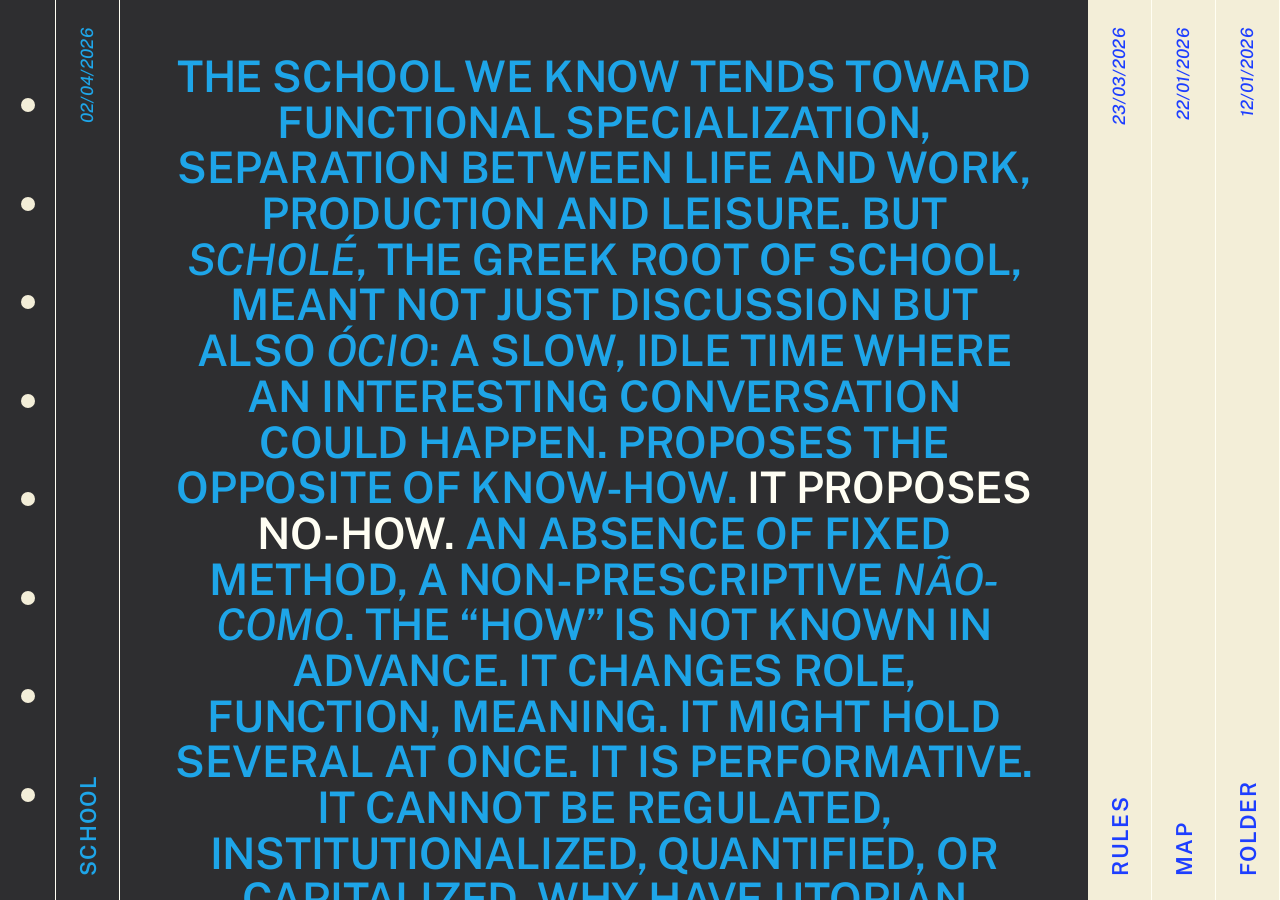
==== index.html @ 6851bc84 "Add files via upload" ====
<!doctype html>
<html lang="en">
<head>
<meta charset="utf-8">
<title>Unfinished School — Folder</title>
<meta name="viewport" content="width=device-width,initial-scale=1">
<link rel="preconnect" href="https://fonts.googleapis.com">
<link rel="preconnect" href="https://fonts.gstatic.com" crossorigin>
<!-- Public Sans is the closest free fallback for Lazzer; drop the real Lazzer files
     into /fonts/ and the @font-face block below will pick them up automatically. -->
<link href="https://fonts.googleapis.com/css2?family=Public+Sans:ital,wght@0,500;0,600;1,500&display=swap" rel="stylesheet">
<style>
  /* =========================================================
     Lazzer-TRIAL — drop your font files into /fonts/ and they
     load automatically. Three weights expected:
        Lazzer-TRIAL-Medium.{woff2,woff,otf}
        Lazzer-TRIAL-SemiBold.{woff2,woff,otf}
        Lazzer-TRIAL-MediumItalic.{woff2,woff,otf}
     ========================================================= */
  @font-face {
    font-family: "Lazzer";
    src: url("fonts/Lazzer-TRIAL-Medium.woff2") format("woff2"),
         url("fonts/Lazzer-TRIAL-Medium.woff")  format("woff"),
         url("fonts/Lazzer-TRIAL-Medium.otf")   format("opentype");
    font-weight: 500;
    font-style: normal;
    font-display: swap;
  }
  @font-face {
    font-family: "Lazzer";
    src: url("fonts/Lazzer-TRIAL-Semibold.woff2") format("woff2"),
         url("fonts/Lazzer-TRIAL-Semibold.woff")  format("woff"),
         url("fonts/Lazzer-TRIAL-Semibold.otf")   format("opentype"),
         url("fonts/Lazzer-TRIAL-SemiBold.woff2") format("woff2"),
         url("fonts/Lazzer-TRIAL-SemiBold.woff")  format("woff"),
         url("fonts/Lazzer-TRIAL-SemiBold.otf")   format("opentype");
    font-weight: 600;
    font-style: normal;
    font-display: swap;
  }
  @font-face {
    font-family: "Lazzer";
    src: url("fonts/Lazzer-TRIAL-MediumItalic.woff2") format("woff2"),
         url("fonts/Lazzer-TRIAL-MediumItalic.woff")  format("woff"),
         url("fonts/Lazzer-TRIAL-MediumItalic.otf")   format("opentype");
    font-weight: 500;
    font-style: italic;
    font-display: swap;
  }

  :root {
    --cream:  #f3eed8;
    --dark:   #2e2e30;
    --bright: #1ea5e8;   /* cyan-blue text on dark */
    --deep:   #1d3eff;   /* electric blue text on cream */
    --rule:   #fffef3;   /* hairline divider between tabs */
    --font:   "Lazzer", "Public Sans", -apple-system, system-ui, sans-serif;

    /* Set by JS to the currently-open tab's mood. Left-side spines inherit these. */
    --open-bg: var(--cream);
    --open-fg: var(--deep);
  }

  * { box-sizing: border-box; }
  html, body { height: 100%; margin: 0; }
  body {
    font-family: var(--font);
    font-weight: 500;
    color: var(--deep);
    background: var(--cream);
    overflow: hidden;
    -webkit-font-smoothing: antialiased;
    text-rendering: optimizeLegibility;
  }

  /* ---------- folder shell ---------- */
  .folder {
    position: fixed;
    inset: 0;
    display: flex;
    background: var(--cream);
  }

  /* ---------- binder holes ---------- */
  .holes {
    flex: 0 0 56px;
    background: var(--cream);
    border-right: 1px solid var(--deep);
    display: flex;
    flex-direction: column;
    justify-content: space-around;
    padding: 56px 0;
    align-items: center;
    z-index: 5;
  }
  .holes .hole {
    width: 14px;
    height: 14px;
    border-radius: 50%;
    background: var(--deep);
    flex-shrink: 0;
    transition: background 400ms ease;
  }
  /* when an adjacent dark tab is open, holes invert */
  .folder[data-mood="dark"] .holes { background: var(--dark); border-right-color: var(--rule); }
  .folder[data-mood="dark"] .hole  { background: var(--cream); }

  /* ---------- tabs ---------- */
  .tab {
    display: flex;
    flex: 0 0 64px;          /* closed tabs are spine-width */
    min-width: 0;
    overflow: hidden;
  }
  .tab.is-open { flex: 1 1 0; }

  .spine {
    flex: 0 0 64px;
    width: 64px;
    border: 0;
    border-right: 1px solid var(--rule);
    background: var(--cream);
    color: var(--deep);
    padding: 28px 0 24px 0;
    display: flex;
    flex-direction: column;
    justify-content: space-between;
    align-items: center;
    cursor: pointer;
    font: inherit;
    font-weight: 500;
    transition: background 500ms ease, color 500ms ease;
    position: relative;
  }
  .spine:focus-visible { outline: 2px solid currentColor; outline-offset: -6px; }

  .spine .date,
  .spine .name {
    writing-mode: vertical-rl;
    transform: rotate(180deg);
    line-height: 1;
    letter-spacing: 0.02em;
    white-space: nowrap;
  }
  .spine .date {
    font-size: 17px;
    font-style: italic;
    font-weight: 500;
  }
  .spine .name {
    font-size: 22px;
    font-weight: 600;
    letter-spacing: 0.06em;
  }

  /* Tabs to the left of (and including) the open tab adopt the open mood */
  .tab[data-side="left"] .spine,
  .tab.is-open .spine {
    background: var(--open-bg);
    color: var(--open-fg);
  }
  /* Right-side spines stay cream + deep blue */
  .tab[data-side="right"] .spine {
    background: var(--cream);
    color: var(--deep);
  }

  /* ---------- panel (the open sheet body) ---------- */
  .panel {
    flex: 0 0 0;
    min-width: 0;
    background: var(--cream);
    color: var(--deep);
    overflow: hidden;
    position: relative;
  }
  .tab.is-open .panel { flex: 1 1 0; }

  /* per-mood panel colors */
  .tab[data-mood="dark"]  .panel { background: var(--dark);  color: var(--bright); }
  .tab[data-mood="cream"] .panel { background: var(--cream); color: var(--deep);   }

  .panel-inner {
    height: 100%;
    width: 100%;
    overflow-y: auto;
    overflow-x: hidden;
    padding: 64px 96px;
    scrollbar-width: thin;
    scrollbar-color: currentColor transparent;
  }
  .panel-inner::-webkit-scrollbar { width: 6px; }
  .panel-inner::-webkit-scrollbar-thumb { background: currentColor; opacity: 0.3; }

  /* ============================================================
     PANEL · FOLDER (landing)
     ============================================================ */
  .panel-folder .panel-inner {
    display: flex;
    flex-direction: column;
    justify-content: space-between;
    gap: 40px;
    padding: 80px 96px;
  }
  .folder-head {
    display: flex;
    flex-direction: column;
    gap: 28px;
    max-width: 1100px;
  }
  .folder-head h1 {
    font-size: clamp(60px, 7.2vw, 132px);
    line-height: 0.92;
    font-weight: 600;
    margin: 0;
    letter-spacing: -0.01em;
    text-transform: uppercase;
  }
  .folder-head .lede {
    font-size: clamp(20px, 1.6vw, 30px);
    font-style: italic;
    font-weight: 500;
    line-height: 1.25;
    max-width: 700px;
    margin: 0;
  }
  .folder-meta {
    display: grid;
    grid-template-columns: 160px 1fr;
    gap: 24px;
    align-items: start;
    border-top: 1px solid currentColor;
    padding-top: 28px;
    font-size: 15px;
    line-height: 1.5;
    max-width: 900px;
  }
  .folder-meta dt {
    font-style: italic;
    font-weight: 500;
    opacity: 0.7;
  }
  .folder-meta dd { margin: 0; }
  .folder-meta dd + dt { margin-top: 6px; }

  .folder-index {
    display: flex;
    flex-direction: column;
    border-top: 1px solid currentColor;
  }
  .folder-index .head {
    display: grid;
    grid-template-columns: 160px 1fr 1fr 60px;
    gap: 24px;
    padding: 14px 0;
    font-size: 13px;
    font-style: italic;
    opacity: 0.7;
    border-bottom: 1px solid currentColor;
  }
  .folder-index .row {
    display: grid;
    grid-template-columns: 160px 1fr 1fr 60px;
    gap: 24px;
    padding: 22px 0;
    border-bottom: 1px solid currentColor;
    font-size: 22px;
    line-height: 1.1;
    cursor: pointer;
    text-align: left;
    background: transparent;
    border-left: 0; border-right: 0; border-top: 0;
    color: inherit;
    font-family: inherit;
    font-weight: 500;
    transition: padding 300ms ease, color 300ms ease;
  }
  .folder-index .row .d { font-style: italic; font-size: 18px; align-self: center; }
  .folder-index .row .n { font-weight: 600; letter-spacing: 0.04em; }
  .folder-index .row .t { font-style: italic; align-self: center; }
  .folder-index .row .arrow {
    align-self: center;
    justify-self: end;
    font-size: 22px;
    line-height: 1;
    transition: transform 300ms ease;
  }
  .folder-index .row:hover { padding-left: 12px; }
  .folder-index .row:hover .arrow { transform: translateX(10px); }
  .folder-index .row:last-child { border-bottom: 1px solid currentColor; }

  .folder-foot {
    display: flex;
    justify-content: space-between;
    align-items: flex-end;
    gap: 32px;
    margin-top: auto;
  }
  .folder-foot .colophon {
    font-size: 13px;
    font-style: italic;
    line-height: 1.5;
    max-width: 400px;
    opacity: 0.7;
  }
  .folder-foot .pull-tab {
    font-size: 14px;
    font-style: italic;
    text-align: right;
    line-height: 1.4;
    opacity: 0.85;
    white-space: nowrap;
  }
  .folder-foot .pull-tab strong { font-weight: 600; font-style: normal; letter-spacing: 0.04em; }

  /* ============================================================
     PANEL · SCHOOL (big caps essay)
     ============================================================ */
  .panel-school .panel-inner {
    display: flex;
    align-items: flex-start;
    justify-content: center;
    padding: clamp(48px, 6vh, 80px) clamp(40px, 4vw, 80px);
    overflow-y: auto;
  }
  .school-text {
    font-size: clamp(28px, 3.4vw, 68px);
    line-height: 1.05;
    font-weight: 600;
    letter-spacing: -0.005em;
    text-transform: uppercase;
    text-align: center;
    text-wrap: pretty;
    max-width: 1600px;
    margin: 0;
  }
  .school-text em { font-style: italic; font-weight: 500; }
  .school-text .accent { color: var(--rule); }

  /* ============================================================
     PANEL · RULES (titled rules)
     ============================================================ */
  .panel-rules .panel-inner {
    padding: 0;
    display: flex;
    flex-direction: column;
  }
  .rules-list {
    display: flex;
    flex-direction: column;
    flex: 1;
  }
  .rule {
    flex: 1 1 0;
    min-height: 360px;
    padding: 56px clamp(40px, 6vw, 120px) 48px;
    display: grid;
    grid-template-rows: 1fr auto;
    border-bottom: 1.5px solid currentColor;
    position: relative;
  }
  .rule:last-child { border-bottom: 0; }
  .rule-body {
    display: flex;
    flex-direction: column;
    align-items: center;
    justify-content: center;
    gap: 24px;
    text-align: center;
    text-wrap: balance;
  }
  .rule h2 {
    font-size: clamp(36px, 4.4vw, 80px);
    line-height: 1;
    font-weight: 600;
    letter-spacing: -0.005em;
    text-transform: uppercase;
    margin: 0;
    max-width: 1300px;
  }
  .rule .body {
    font-size: clamp(15px, 1.2vw, 22px);
    font-weight: 500;
    line-height: 1.35;
    max-width: 800px;
    margin: 0;
  }
  .rule-label {
    align-self: end;
    justify-self: start;
    font-size: 18px;
    font-weight: 600;
    letter-spacing: 0.04em;
    margin-top: 24px;
    white-space: nowrap;
  }

  /* ============================================================
     PANEL · MAP (CSS-grid floor plan)
     ============================================================ */
  .panel-map .panel-inner {
    display: flex;
    align-items: center;
    justify-content: center;
    padding: 48px clamp(40px, 5vw, 96px);
  }
  .floorplan {
    width: 100%;
    max-width: 1500px;
    aspect-ratio: 16 / 9;
    display: grid;
    grid-template-columns: 1.05fr 0.45fr 0.85fr 1.05fr;
    grid-template-rows: 0.5fr 0.95fr 0.95fr;
    gap: 0;
    position: relative;
    font-size: clamp(17px, 1.4vw, 26px);
    line-height: 1.1;
  }
  .room {
    border: 1.5px solid currentColor;
    padding: 22px 26px;
    display: flex;
    align-items: flex-start;
    color: inherit;
  }
  .room .label {
    max-width: 100%;
  }
  .room--seasonal {
    grid-column: 2 / -1;
    grid-row: 1 / 2;
    border-style: dashed;
    opacity: 0.7;
    align-items: center;
    justify-content: center;
    text-align: center;
    padding: 16px;
  }
  .room--seasonal .label { font-style: italic; opacity: 1; }
  .room--seasonal .sub  { display: block; opacity: 0.7; font-style: italic; font-size: 0.7em; margin-top: 4px; }

  .room--stuck   { grid-column: 1 / 2; grid-row: 2 / 4; align-items: flex-end; }
  .room--decided { grid-column: 2 / 4; grid-row: 2 / 3; align-items: flex-end; }
  .room--wrong   { grid-column: 4 / 5; grid-row: 2 / 3; align-items: flex-end; }
  .room--corridor{
    grid-column: 2 / 3; grid-row: 3 / 4;
    align-items: stretch; justify-content: center;
    padding: 18px 8px;
  }
  .room--corridor .label {
    writing-mode: vertical-rl;
    transform: rotate(180deg);
    font-size: 0.85em;
    line-height: 1.05;
    align-self: center;
    text-align: center;
  }
  .room--crossed { grid-column: 3 / 5; grid-row: 3 / 4; align-items: flex-end; justify-content: flex-end; }
  .room--crossed .label { text-align: right; }

  /* threshold annotation */
  .threshold-mark {
    position: absolute;
    left: calc((1.05fr + 0.45fr) / (1.05fr + 0.45fr + 0.85fr + 1.05fr) * 100% + 12px);
    /* simpler: just pin near the middle-top of the lower-middle cell */
    left: 32%;
    top: 56%;
    display: flex;
    align-items: center;
    gap: 8px;
    font-size: clamp(14px, 1vw, 18px);
    font-style: italic;
    pointer-events: none;
  }
  .threshold-mark::before {
    content: "";
    display: block;
    width: 64px;
    height: 1.5px;
    background: currentColor;
  }

  /* the broken/dashed bottom wall under corridor of shared mistakes */
  .room--corridor { border-bottom-style: dashed; }

  /* ============================================================
     small responsive — narrow viewport: stack tabs into a column
     ============================================================ */
  @media (max-width: 720px) {
    .panel-inner { padding: 40px 28px; }
    .spine { flex: 0 0 48px; width: 48px; padding: 20px 0 16px; }
    .spine .date { font-size: 13px; }
    .spine .name { font-size: 16px; }
    .holes { flex: 0 0 38px; padding: 32px 0; }
    .folder-meta { grid-template-columns: 96px 1fr; gap: 12px; font-size: 13px; }
    .folder-index .head, .folder-index .row { grid-template-columns: 100px 1fr 1fr 24px; gap: 12px; }
    .folder-index .row { font-size: 16px; padding: 16px 0; }
    .folder-index .row .d { font-size: 14px; }
  }

  /* hide outline focus on click but keep for keyboard */
  button:focus { outline: none; }
  button:focus-visible { outline: 2px solid currentColor; outline-offset: -6px; }

  /* ============================================================
     CENTERED LOGO OVERLAY — appears when pointer is on the page,
     `difference` blend with whatever sits below.
     ============================================================ */
  .cursor-logo {
    position: fixed;
    inset: 0;
    margin: auto;
    width: 92vw;
    height: 88vh;
    pointer-events: none;
    z-index: 9999;
    opacity: 0;
    transition: opacity 260ms ease-out;
    mix-blend-mode: difference;
    display: flex;
    align-items: center;
    justify-content: center;
  }
  .cursor-logo.is-visible { opacity: 1; }
  .cursor-logo svg {
    width: 100%;
    height: 100%;
    display: block;
    fill: #ffffff;
  }

  @media (hover: none), (pointer: coarse) {
    .cursor-logo { display: none; }
  }

</style>
</head>
<body>

<main class="folder" id="folder" data-mood="cream">

  <!-- cursor-following logo overlay (difference blend) -->
  <div class="cursor-logo" id="cursorLogo" aria-hidden="true">
    <svg viewBox="0 0 1822.78 871.43" xmlns="http://www.w3.org/2000/svg" preserveAspectRatio="xMidYMid meet" id="cursorLogoSvg">
  <g id="Camada_1-2" data-name="Camada 1">
    <g>
      <path d="M501.74,292.01l22.47-22.65,21.37-21.8c6.58-6.71,12.12-13.82,15.91-22.5l13.98-32.07,6.71-10.53c3.59-11.28,9.83-20.7,19.1-27.87,3.41-8.8,9.23-15.39,17.01-20.5,9-5.4,18.61-9.13,29.21-11.03,11.87-2.12,24.24,4.75,27.73,16.12,3.02,9.88-2.23,17.57-7.83,24.98-22.97,30.4-50.26,56.54-83.56,75.46-3.19,1.81-5.03,4.34-4.62,8.17,11.96,1.15,21.4,6.62,27.99,16.86,17.23-4.63,34.38-8.22,49.78-17.06l49.42-28.36c15.17-8.7,14.49-37.94,35.31-35.18,4.25.56,10.17,1.62,12.22,6.44,1.06,2.5-3.03,5.75-4.32,7.62-5.32,7.69-9.92,14.64-16.39,21.16l-23.96,82.98c22.77-11.02,44.03-22.68,65.85-35.24,12.17-7.01,24.7-13.04,34.61-23.03l41.54-41.86c16.24-16.36,29.49-34.26,43.54-52.39l17.24-22.23c3.99-5.15,17.92-1.99,22.84,5.69,1.24,1.94-.05,6.96-1.01,9.49l-35.12,92.8,29.05-37.48c10.14-13.08,20.3-25.37,32.95-36.09,19.62-16.61,43.95-28.02,67.95-16.14,10.1,5,15.21,16.22,11.1,27.28l-14.75,39.73c-4.62,12.45-12.84,22.68-19.71,33.94l-20.49,33.6,9.63-7.04,26.22-26.5,18.2-18.32c19.68-17.53,36.35-36.99,49.5-59.97l17.75,3.23c1.75.32,4.4,3.01,5.1,4.44.69,1.43-.03,4.7-1.11,6.51-13.19,22.13-23.61,44.7-30.76,70.37.21,1.09,1,4.47,4.03,6.76,3.6,2.72,8.89,2.79,13.31.13,0,0,65.38-48.91,95.64-76.46l30.73-27.96,18.77-13.82c4.04-2.98,10.59-3.29,15.55-1.88,5.07,1.44,10.9,7.28,11.04,12.86l-18.86,69.22,45.92-24.65c18.62-11.29,35.17-24.27,50.9-39.15l17.29-16.37c8.09-7.66,14.06-16.68,18.26-26.93l12.23-29.86,13.52-35.77c5.33.31,10.3.48,15.44,2.82,2.65,1.2,3.7,7.43,3.53,10.56-1.22,22.91-11.43,44.91-22.97,64.58-8.98,15.31-15.53,30.76-21.48,47.55l-15.81,44.6c-1.35,3.8-2.68,9.19-2.37,12.85l.22,2.59c.03.32.66.46.84.17l1.01-1.67c15.03-24.88,35.75-44.91,60.12-60.63,9.06-5.85,18.24-9.61,29.29-8.72,12.73,1.02,24.2,10.37,25.56,23.48.98,9.45-1.77,18.88-6.4,27.03l-17.36,30.62-33.46,47.94c-.18.26-1.22,1.27-.95,1.41l1.99,1.01,4.12,2.08,65.41-53.62c5.94-4.87,9.4-10.85,12.36-17.6,4.3-9.81,9.83-19.07,17.38-26.69l27.7-27.97c2.83-2.86,5.51-6.85,9.99-7.23,17.22-1.46,39.13,6.75,37.5,23.81-5.44,8.18-12.88,14.87-20.5,20.99l-58.55,47.03c-8.71,14.84-7.52,42.87,6.36,49.71,5.06,2.5,12.44,4.34,17.69,2.21l26.04-10.55c11.68-4.73,22.33-10.25,33.24-16.73,2.05-1.22,2.67-3.69,2.34-6l-.36-2.49c-1.17-8,1.24-17.92,3.56-26.02l.49-1.71.46-1.36c3.42-10.06,8.18-19.21,14.16-27.97l.83-1.21c11.08-16.23,25.2-29.68,40.88-41.49,6.04-4.55,11.78-8.16,19.54-6.03l3.44-1.98c.69.17,1.63.41.94.23l-.6,2.87c-.12.57,1.02,1.37,1.7,1.69l16.35,7.76c.33.16,1.72.95,1.88.64l1.07-2.14,33.36-72.43L1799.95,1.38c9.56-4.29,21.48,1.89,22.83,12.35l-29.83,60.3c-20.36,41.14-37.79,82.6-52.16,126.21-9.95,30.21-9.86,62.38,3.77,91.26,4.06,8.6,20.97,2.54,20.31,13.12-.33,5.36-3.91,8.42-9.32,8.31-18.75-.39-33.14-18-38.55-36.28-3.95-13.33-5.7-26.71-7.03-40.65l-.46-2.15c-.07-.31-.5-.35-.67-.08l-1.32,2.15-29.99,48.78c-8.36,13.6-22.76,22.33-38.02,26.07-10.17,2.49-19.61-2.63-25.42-11.45l-43.17,23.34c-25.58,13.83-57.08,2.17-68.56-24.03l-9.15-20.89-1.18-.61-19.38,16.67c-11.28,9.7-22.94,17.99-35.96,25.53-5.04,2.92-21.52-3.07-27.97-7.1-8.95-5.59-11.88-20.73-5.51-29.21l22.7-30.25c15.29-20.38,31.63-45.14,36.82-69.83l-.31-1.52c-7.37-2.38-13.73-.39-19.88,3.62-20.26,13.23-38,28.99-51.14,49.53-17.92,28.01-31.85,62.19-35.1,95.36-5.31,3.61-13.04,1.45-16.81-3.77-4.7-6.5-6.51-14.33-5.41-22.42,3.5-25.77-.35-51.45,3.61-65.31l7.89-27.62,10.1-28.52c.38-.83.15-1.94-.45-1.62l-33.42,24.68c-16.05,11.85-33.09,21.01-51.16,29.42l-23.64,12.83c-27.92,15.16-30.95,47.77-66.23,72.8-12.1,8.58-30.18,16.23-40.74,7.6-5.59-4.56-8.27-11.76-9.5-18.61l15.36-10.51,65.48-52.41,17.98-36.26c.11-5.66.61-11.97,3.01-17.53,5-11.59,5.98-22.68,4.03-20.78l-1.82,1.78-30.63,29.02c-30.5,28.9-62.07,55.66-96.58,79.63-7.61,5.28-17.04,9.03-26.17,7.57-6.44-1.03-12.49-5.38-17.51-9.38-6.44-5.14-11.62-13.64-11.06-22.11l3.28-16.89-33.3,33.95-28.65,28.8c-7.57,5.79-15.65,9.46-25.08,6.75-8.8-6.36-13.84-16.83-14.03-27.6-.13-7.54,3.83-12.29,7.96-17.84l24.55-32.98c13.34-17.92,30.34-53.61,29.22-76.68-26.82,3.32-44.49,19.2-60.43,39.81l-52.67,68.07c-9.84,12.72-18.54,25.36-25.55,39.74l-18.01,37.01c-2.42,1.18-7.5,2.56-10.18,1.53-9.49-3.62-12.23-13.43-10.77-22.72,1.59-10.19,6.98-18.12,11.02-27.59l36.09-84.56c2.42-5.66,3.78-11,4.27-17.36l-39.74,44.16c-13.54,15.05-28.11,28.15-44.85,39.51l-45.39,30.81c-5.12.49-10.13-3.49-12.56-7.5l-30.29,24.67c-4.39,3.57-11.68,5.72-16.85,3.59-6.47-2.66-11.17-8.44-14.51-14.36-1.76-3.12-1.09-7.41.27-10.64,7.23-17.25,12.55-34.42,17.42-52.51.15-.56.41-2.88-.07-2.65l-2.4,1.14-37.99,19.37-59.95,22.54c-5.64,35.59-14.82,71.18-34.23,101.14-4.79,7.39-10.98,13.16-16.76,19.72l-31.01,35.15c-7.72,8.76-18.89,11.39-29.06,4.67-12.41-8.2-15.21-16.81-9.49-30.78l24.46-59.86,31.52-73.99c.02-.52.03-1.75-.21-1.6l-2.11,1.3c-4.99,3.07-9.38,8-13.07,12.63l-15.38,19.28c-24.6,20.76-44.6,33.38-50.14,32.54-3.45-.53-6.07-2.24-6.07-2.24-5.52-3.71-7.19-9.05-5.17-15.93l15.23-51.9c3.09-10.54,6.54-20.77,12.09-30.23l33.25-56.71c5.2-8.88,9.12-17.47,11.5-28.33-9.8,5.8-20.04,11.15-27.28,20.17l-64.41,80.26c-7.26,9.04-12.74,18.45-19.03,28.11l-30.53,46.88c-5.75,3.06-13.91-1.73-18.2-6.66-11.25-12.91-7.82-30.6-1.24-46.1l14.28-33.63c4.52-10.65,9.23-20.6,13.94-31.08l11.62-25.88.58-1.36.58-1.35.5-2.36c.87-.24-.13.04-1.49.42-26.64,20.27-49.38,44.35-67.85,72.13l-22.28,33.51c-12.32,18.53-44.78,57.29-68.13,54.61l72.88-99.65c14.31-19.56,29.33-36.35,47.8-52.66l55.75-49.24c7.48-6.61,16-10.04,26.25-5.28,3.6,1.67,2.56,7.5.73,11.2l-47.84,96.82c-6.94,14.04-12.13,27.77-15.58,43.68l33.8-47.39c14.56-20.41,30.12-39.02,46.91-57.61,11.44-12.67,22.98-24.24,36.92-34.05,13.68-9.63,32.06-17.37,45.3-7.01,2,9.71-1.12,19.87-5.07,29.01-17.66,40.81-56.14,72.72-60.84,120.59-3.04,9.39-3.57,14.69-1.58,15.91,3.02,1.86,11.87-5.73,26.54-22.78ZM591.52,213.3c20.73-15.57,37.74-33.55,53.23-53.55,4.25-5.48,7.86-10.86,6.94-18.74-28.18,15.7-50.91,40.55-60.16,72.29ZM1649.72,242.88l26.75-32.13c6.26-7.51,12.25-14.84,15.29-24.92-11.17,5.32-21.53,11.49-29.18,20.51l-20.24,23.89c-5.09,8.78-9.36,17.29-12.56,27.28,8.08-3.16,14.36-7.93,19.94-14.63ZM1668.49,249.29l-39.72,39.68c13.61,2.2,35.47-25.57,39.72-39.68ZM540.09,388.37c12.13-14.59,19.46-31.15,24.43-48.87,2.52-9,7.68-16.05,15.18-21.37-1.93-2.54-5.04-6.54-4.73-8.81.94-6.69,6.44-9.67,11.14-14.57l-22.12-12.99-14.48,35.09-35.75,87.72c-2.74,6.73-4.8,12.52-6.35,19.97,5.62-4.25,9.84-8.68,14.2-13.93l18.48-22.23Z"></path>
      <path d="M967.62,724.45l-24.6-.1c-8.91-.54-16.99-3.1-23.42-9.31l-41.81-6c-12.07,2.11-23.22,5.43-34.71,9.47l-34.72,13.33c-9.22,3.54-18.57,6.26-28.37,7.06-9.4.76-17.6-4.91-18.52-14.47l-3.32-34.44-58.73-11c-23.19,14.13-26.95,44.06-58.18,32.01l-2.47-30.25-52.58,23.65c-21.49,9.67-42.2,19.13-64.55,26.48-17.28,5.69-47.63,13.16-60.18,2.81-7.17-5.91-13.81-16.85-12.49-26.38l5.53-39.93-28.86,6.17c-8.47,1.81-17.22,4.09-24.78,8.76l-94.13,58.14-15.29,1.54c-1.63-5.42-2.08-11.54.26-16.46l27.25-21.71c10.64-8.48,18.63-19.62,24.75-31.79l20.34-40.43c-10.81-4.25-21.99-6.79-33.1-4.87-56.5,46.44-118.7,84.15-185.76,113.04l-9.47-8.27c2.57-6.04,6.18-8.88,11.36-11.49,12.59-6.36,25.92-10.37,38.15-17.66l94.85-56.48c11.23-6.69,19.48-16.02,28.99-24.78-13.07-3.86-24.07-9.53-36.99-12.49-52.16-11.96-103.02-26.19-153.05-45.46-16.41-6.32-32.55-9.78-50.04-10.76l-11.76-1.24c-4.57-1.38-7.66-4.89-6.57-9.81,13.21-12.04,30.82-9.68,47.94-4.78l104.65,36.36,132.37,31.25,82.3-60.2c3.45-2.52,5.45-7.09,8.14-10.21,1.42-1.43,3.33-2.45,5.23-2.96,5.02,3.95,8.41,9.59,8.04,16.2l-42.24,66.81,92.39,11.71,63.42-41.71c6.01-3.95,14.38-7.19,21.55-6.63,8.8.68,14.8,8.99,17.92,16.93l-35.73,41.15,60.85,9.79c10.95,1.76,21.65,1.58,32.77.58l81.83-153.98,9.83-11.59c4.16-1.14,9.76,1.84,12.81,5.14l-5.86,20.2-20.07,42.32-55.44,103.65c7.62,3.05,17.35,6.6,25.33,3.22l83.67-50.52,81.12-35.89c5.78.18,12.65.48,16.43,5.7,3.25,4.48,4.42,15.28.23,19.49l-17.73,17.85-25.78,25.04-38.37,38.83,64.22,10.54c17.23,2.83,34.88-4.1,49.65-12.02,6.37-3.42,10.03-8.59,13.81-14.24,27.74-41.43,61.54-76.39,115.39-74.87l4.45,41.8,21.61-13.6,34.33-2.07c8.9-.54,18.04-1.55,26.1-5.68l77.38-39.59c10.72-3.01,22.11,5.61,27.91,14.06l-14.74,20.63,55.13,9.71c17.72,3.12,35.3.9,53.09-1.79l62.05-12.7,28.93-44.93c15.73-24.43,50.41-55.79,79.87-59,12.17-1.33,22.36,4.58,26.86,15.64,4.46,10.96,4.85,22.7,2.27,34.24-3.2,14.31-11.97,24.92-24.01,32.86l-25.36,16.73c-6.67,4.4-13.9,6.93-21.63,9.13l-46.14,13.12c-15.89,20.6-14.71,50.02-1.98,72.19,2.49,4.34,8.7,7.11,13.43,8.31l20.07,5.11c2.95.75,7.14,3.72,5.52,7.23-6.64,14.41-31.93,13.95-48.24.77-26.19-21.16-21.01-58.52-15.99-91.24l-118.06,21.35c-25.38,57.87-77.22,82.01-131.01,93.98l2.93,1.2,1.54.36,74.3,17.75,121.27,25.48,143.76,32.56,1.85.58,245.69,59.95c2.19.47,2.76,1.14,1.01,1.47-19.76,2.41-38.25,1.48-57.41-2.7l-294.28-64.18-202.7-42.04-97.62-20.46c-35.15-7.37-69.57-12.75-105.86-16.29ZM1502,549.56c6.2-8.63,9.2-18.75,6.81-29.08-19.64-7.22-39.18,2.6-52.03,18.33l-39.54,48.42c31.18,3.04,67.36-13.44,84.76-37.68ZM374.68,610.21l12.24-11.38-4.37-5.19-22.04,13.99,14.17,2.57ZM774.33,673.86l72.98-77.78c-20.8,4.6-38.7,13.55-56.78,23.92l-66.15,40.88,49.95,12.98ZM1018.65,619.92l6.03-12.44c-3.64-.08-6.49,0-9.58,1.04-19.37,6.54-43.69,20.35-51.69,38.5l55.24-27.09ZM1210.81,676.16c10.36-5.45,19.18-12.16,24.74-21.88l12-20.99-38.58-5.96c-9.73-1.5-15.43-10.25-16.64-20.25-23.19,5.62-44.83,15.14-63.37,29.7-10.07,7.9-17.58,17.31-20.27,29.77-4.01,18.59,7.07,36.41,25.84,39.99,9.09,1.74,18.12.24,26.36-4.1l49.92-26.28ZM1113.8,726.43l-12.92-13.98c-19.25-26.1-16.58-51.45-.16-79.7-19.19,1.29-39.96,5.44-53.03,19.94l-48.95,54.34,76.47,13.8,38.58,5.6ZM441.64,639.12l-53.46-5.34c-12.52,5.42-21.82,26.14-20.4,40.56l83.1-28.86c-1.97-2.01-5.67-6.01-9.24-6.36ZM983.99,690.07l36.82-28.03c4.21-3.2,7.41-10.83,6.98-15.93-.35-4.08-3.72-7.66-5.79-10.79l-71.27,38.35c-6.45,3.47-12.86,10.69-13.16,17.88,8.86,15.67,32,9.5,46.42-1.47ZM514.03,712.23l106.38-44.63c-31.29-9.54-62.63-14.14-94.71-16.22l-22.42.75c-27.42,8.82-37.06,36.65-32.93,64.09,14.89,2.99,28.91,1.41,43.67-4ZM823.41,702.44l-28.44-6.69c-5.95.49-11.6,2.66-15.7,7.03-.31,6.54,1.94,12.66,7.16,16.78l36.98-17.12Z"></path>
      <path d="M113.84,238.23l-51.15,57c-12.24,13.63-26.76,23.75-43.59,30.95l-19.1-12.14,13.41-7.51c13.73-11.48,25.42-23.4,37.65-36.38l69.74-74.05,30.93-35.56,22.72-4.21c2.14-.4,5.92.77,7.28,1.96,1.51,1.33,3.52,5.96,2.38,7.65-5.25,7.81-10.29,14.82-14.84,23.01l-36.95,66.51c-9.29,16.72-22.73,59.54-14.55,73.09,3.68,6.09,23.13-4.96,33-16.37l60.41-69.81,29.14-31.41,20.58-23.58,22.81-30.08c7.75-3.26,17.08-3.51,25.52-2.44,1.68,4.32,1.51,9.22-1.07,12.68l-24.52,33.02c-18.34,24.7-35.66,68.12-47.36,98.34-5.51,14.23-8.39,28.5-9.88,43.77l9.68,5.97c-.48,3.11-2.51,6.8-4.99,8.84-17.67-2.54-30.78-13.49-28.07-31.17,1.02-6.63,4.32-12.31,6.31-18.66l5.52-17.59,14.39-33.16c-15.74,16.75-29.19,33.7-43.66,50.86-16.03,19.01-47.08,46.76-70.53,35.85-17.02-7.92-25.67-24.4-23.77-43.04,1.5-14.76,6.83-28.39,13.67-41.67,3.54-6.59,7.4-12.26,8.88-20.67Z"></path>
      <path d="M770.25,158.31c.58,7.05-10.19,9.27-15.19,7.18-8.89-3.71-15.14-10.08-17.76-19.24l19.04-5.7c5.27,4,13.28,10.09,13.91,17.76Z"></path>
      <path d="M1129.73,126.14c-6.05-3.1-8.55-10.18-8.68-16.5,2-1.82,4.96-3.21,7.47-3.88l11.21,15.54c-1.32,3.16-5.94,6.93-10,4.85Z"></path>
    </g>
  </g>
</svg>
  </div>

  <aside class="holes" aria-hidden="true">
    <span class="hole"></span><span class="hole"></span><span class="hole"></span>
    <span class="hole"></span><span class="hole"></span><span class="hole"></span>
    <span class="hole"></span><span class="hole"></span>
  </aside>

  <!-- ========================================================
       TAB · SCHOOL  (02/04/2026)  dark · bright cyan
       ======================================================== -->
  <section class="tab is-open" data-id="school" data-mood="dark">
    <button class="spine" data-target="school" aria-label="Open School">
      <span class="date">02/04/2026</span>
      <span class="name">SCHOOL</span>
    </button>
    <div class="panel panel-school">
      <div class="panel-inner">
        <p class="school-text">The school we know tends toward functional specialization, separation between life and work, production and leisure. But <em>scholé</em>, the Greek root of school, meant not just discussion but also <em>ócio</em>: a slow, idle time where an interesting conversation could happen. proposes the opposite of know-how. <span class="accent">It proposes no-how.</span> an absence of fixed method, a non-prescriptive <em>não-como</em>. The “how” is not known in advance. It changes role, function, meaning. It might hold several at once. It is performative. It cannot be regulated, institutionalized, quantified, or capitalized. Why have utopian educational models—Bauhaus, Black Mountain College, Atelier Livre—never become permanent? Perhaps because the moment something is instituted, it loses freshness, currency, decays, and dies. The actual, the urgent, is always provisional. <em>Espaços-quaisquer</em>. This school is not an institution. It is a foundation for action: a provisional exercise, not efficient, not productive, in transition, for nothing. A place where education is not preparation for life but life already happening—through art, through performance, through the creative use of leisure. We don’t finish students. We hand them a living network and permission to remain unfinished. <span class="accent">The Unfinished School is for nothing. And therefore, for everything.</span></p>
      </div>
    </div>
  </section>

  <!-- ========================================================
       TAB · RULES  (23/03/2026)  cream · deep blue
       ======================================================== -->
  <section class="tab" data-id="rules" data-mood="cream">
    <button class="spine" data-target="rules" aria-label="Open Rules">
      <span class="date">23/03/2026</span>
      <span class="name">RULES</span>
    </button>
    <div class="panel panel-rules">
      <div class="panel-inner">
        <div class="rules-list">
          <article class="rule">
            <div class="rule-body">
              <h2>You have real power</h2>
              <p class="body">This school is not run by adults on behalf of students. Every student has an equal voice in decisions that affect the school — including rules, budget, use of spaces, and the direction of projects. Decisions are made together in weekly open meetings, where every voice counts the same regardless of age or experience. This is not symbolic participation. If you propose something and the group agrees, it happens. If you disagree with a rule, you can challenge it. Power here is real, and so is the responsibility that comes with it.</p>
            </div>
            <div class="rule-label">RULE 1#</div>
          </article>

          <article class="rule">
            <div class="rule-body">
              <h2>Work on real projects</h2>
              <p class="body">Most of your time here is spent doing actual work — not preparing to do work, not practising for future work, but making things that exist in the world and affect real people. Your projects have real users, real constraints, and real consequences. They can succeed or fail. People outside the school will use, judge, or be affected by what you make. Passive learning — sitting, listening, absorbing — is kept to a minimum. The primary mode here is doing.</p>
            </div>
            <div class="rule-label">RULE 2#</div>
          </article>
        </div>
      </div>
    </div>
  </section>

  <!-- ========================================================
       TAB · MAP  (22/01/2026)  dark · bright cyan
       ======================================================== -->
  <section class="tab" data-id="map" data-mood="dark">
    <button class="spine" data-target="map" aria-label="Open Map">
      <span class="date">22/01/2026</span>
      <span class="name">MAP</span>
    </button>
    <div class="panel panel-map">
      <div class="panel-inner">
        <div class="floorplan">
          <div class="room room--seasonal">
            <div class="label">
              north wing
              <span class="sub">(changes seasonally)</span>
            </div>
          </div>

          <div class="room room--stuck">
            <div class="label">the room where<br>you get stuck</div>
          </div>
          <div class="room room--decided">
            <div class="label">the room where<br>nothing is decided yet</div>
          </div>
          <div class="room room--wrong">
            <div class="label">the room for<br>getting it wrong</div>
          </div>

          <div class="room room--corridor">
            <div class="label">the corridor of shared mistakes</div>
          </div>
          <div class="room room--crossed">
            <div class="label">the room where you decided<br>you have crossed a threshold</div>
          </div>

          <div class="threshold-mark"><span>threshold</span></div>
        </div>
      </div>
    </div>
  </section>

  <!-- ========================================================
       TAB · FOLDER  (12/01/2026)  cream · deep blue  — landing
       ======================================================== -->
  <section class="tab" data-id="folder" data-mood="cream">
    <button class="spine" data-target="folder" aria-label="Open Folder">
      <span class="date">12/01/2026</span>
      <span class="name">FOLDER</span>
    </button>
    <div class="panel panel-folder">
      <div class="panel-inner">
        <div class="folder-head">
          <h1>Unfinished<br>school.</h1>
          <p class="lede">A folder pulled out of a drawer — four tabs, no fixed order. The school being built while it is being attended.</p>
          <dl class="folder-meta">
            <dt>format</dt><dd>An open folder of recent thinking. Each tab is a sheet last touched on the date shown. Pull a tab from the right to read.</dd>
            <dt>contents</dt><dd>School · Rules · Map · Folder.</dd>
            <dt>status</dt><dd>Unfinished. Rules added as needed; rooms renamed as we learn what they're for.</dd>
          </dl>
        </div>

        <div class="folder-index">
          <div class="head"><div>date</div><div>tab</div><div>note</div><div></div></div>
          <button class="row" data-target="school">
            <span class="d">02 / 04 / 2026</span>
            <span class="n">SCHOOL</span>
            <span class="t">scholé. no-how.</span>
            <span class="arrow">→</span>
          </button>
          <button class="row" data-target="rules">
            <span class="d">23 / 03 / 2026</span>
            <span class="n">RULES</span>
            <span class="t">real power. real projects.</span>
            <span class="arrow">→</span>
          </button>
          <button class="row" data-target="map">
            <span class="d">22 / 01 / 2026</span>
            <span class="n">MAP</span>
            <span class="t">rooms for getting it wrong.</span>
            <span class="arrow">→</span>
          </button>
        </div>

        <div class="folder-foot">
          <div class="colophon">Set in Lazzer-TRIAL (Medium, SemiBold, Medium Italic). Built as a folder, not a curriculum.</div>
          <div class="pull-tab">Pull a tab.<br><strong>→ right side</strong></div>
        </div>
      </div>
    </div>
  </section>

</main>

<script>
  const folder = document.getElementById('folder');
  const tabs = [...folder.querySelectorAll('.tab')];

  const MOODS = {
    dark:  { bg: '#2e2e30', fg: '#1ea5e8' },
    cream: { bg: '#f3eed8', fg: '#1d3eff' }
  };

  function openTab(id) {
    let foundOpen = false;
    let openMood = 'cream';

    tabs.forEach(t => {
      const isOpen = t.dataset.id === id;
      t.classList.toggle('is-open', isOpen);
      if (isOpen) {
        t.dataset.side = 'open';
        openMood = t.dataset.mood;
        foundOpen = true;
      } else if (!foundOpen) {
        t.dataset.side = 'left';
      } else {
        t.dataset.side = 'right';
      }
    });

    folder.style.setProperty('--open-bg', MOODS[openMood].bg);
    folder.style.setProperty('--open-fg', MOODS[openMood].fg);
    folder.dataset.mood = openMood;

    if (history.replaceState) {
      history.replaceState(null, '', '#' + id);
    }
  }

  // wire up spines + index rows
  document.querySelectorAll('[data-target]').forEach(el => {
    el.addEventListener('click', (e) => {
      e.preventDefault();
      openTab(el.dataset.target);
    });
  });

  // keyboard arrows step through tabs
  document.addEventListener('keydown', (e) => {
    if (e.key !== 'ArrowLeft' && e.key !== 'ArrowRight') return;
    const cur = tabs.findIndex(t => t.classList.contains('is-open'));
    if (cur < 0) return;
    const next = e.key === 'ArrowRight'
      ? Math.min(cur + 1, tabs.length - 1)
      : Math.max(cur - 1, 0);
    openTab(tabs[next].dataset.id);
  });

  // initial state — honour hash if it matches a tab, else open SCHOOL by default
  const initial = (location.hash || '').replace('#', '');
  const found = tabs.find(t => t.dataset.id === initial);
  openTab(found ? found.dataset.id : 'school');

  // ----------------------------------------------------------------
  // CENTERED LOGO OVERLAY  (difference blend)
  // Appears when pointer enters the page, hides when it leaves.
  // No follow — logo stays statically centered.
  // ----------------------------------------------------------------
  (() => {
    const wrap = document.getElementById('cursorLogo');
    if (!wrap) return;
    function show() { wrap.classList.add('is-visible'); }
    function hide() { wrap.classList.remove('is-visible'); }
    window.addEventListener('pointerenter', show, { passive: true });
    window.addEventListener('pointermove',  show, { passive: true });
    window.addEventListener('pointerleave', hide);
    document.addEventListener('mouseleave', hide);
    document.documentElement.addEventListener('mouseleave', hide);
  })();
</script>

</body>
</html>
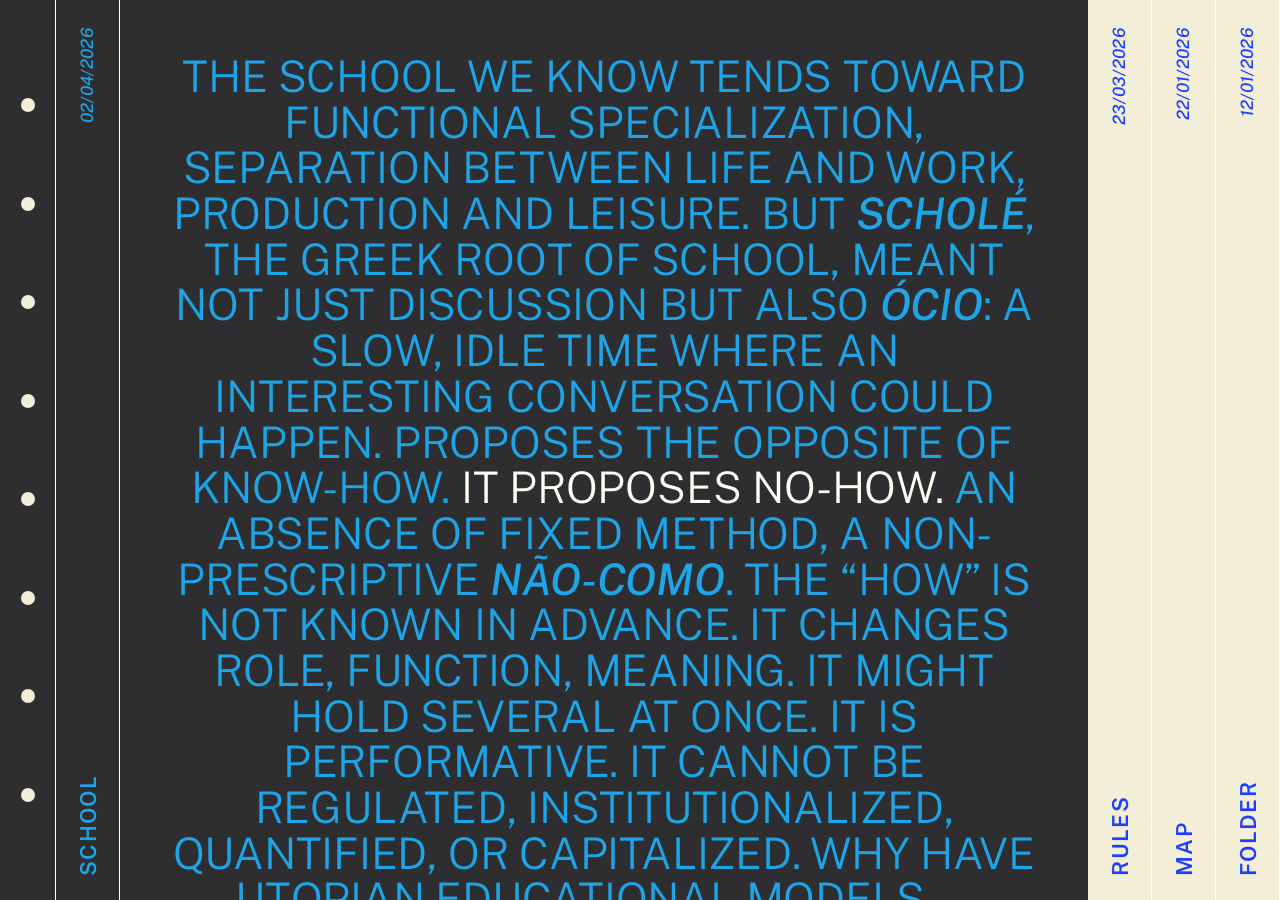
==== commit 212ed9b1: "Update index.html" ====
--- a/index.html
+++ b/index.html
@@ -326,7 +326,7 @@
   .school-text {
     font-size: clamp(28px, 3.4vw, 68px);
     line-height: 1.05;
-    font-weight: 600;
+    font-weight: 300;
     letter-spacing: -0.005em;
     text-transform: uppercase;
     text-align: center;
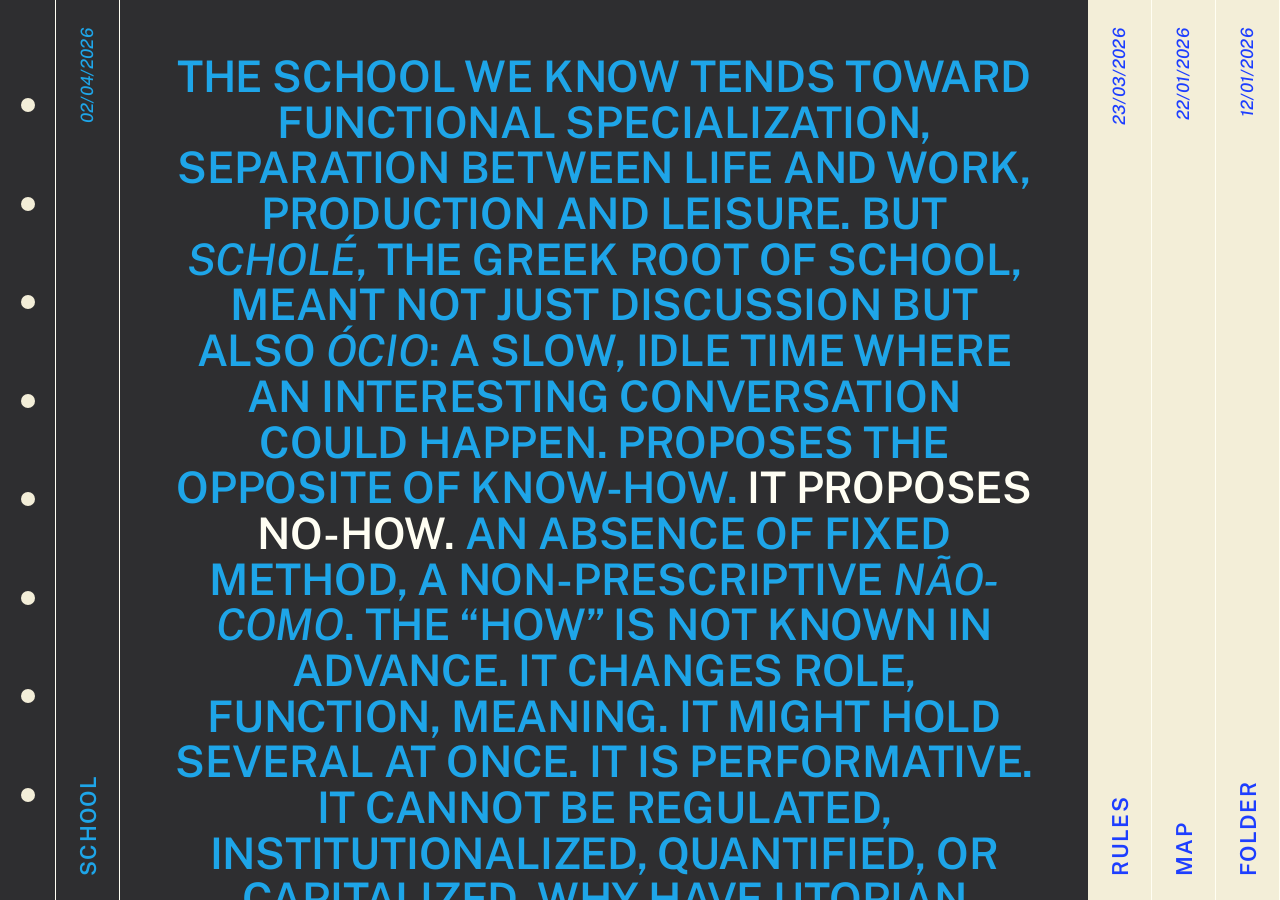
==== commit ce3a1aa3: "Add files via upload" ====
--- a/index.html
+++ b/index.html
@@ -78,7 +78,18 @@
     position: fixed;
     inset: 0;
     display: flex;
+    flex-direction: row;
     background: var(--cream);
+  }
+
+  /* vertical stack of tabs sits to the right of the holes column */
+  .tab-stack {
+    flex: 1 1 0;
+    min-width: 0;
+    display: flex;
+    flex-direction: row;          /* desktop: tabs side by side (original layout) */
+    background: var(--cream);
+    overflow: hidden;
   }
 
   /* ---------- binder holes ---------- */
@@ -105,10 +116,11 @@
   .folder[data-mood="dark"] .holes { background: var(--dark); border-right-color: var(--rule); }
   .folder[data-mood="dark"] .hole  { background: var(--cream); }
 
-  /* ---------- tabs ---------- */
+  /* ---------- tabs (desktop: horizontal — original layout) ---------- */
   .tab {
     display: flex;
-    flex: 0 0 64px;          /* closed tabs are spine-width */
+    flex-direction: row;
+    flex: 0 0 64px;          /* closed = spine width */
     min-width: 0;
     overflow: hidden;
   }
@@ -117,8 +129,10 @@
   .spine {
     flex: 0 0 64px;
     width: 64px;
+    height: auto;
     border: 0;
     border-right: 1px solid var(--rule);
+    border-bottom: 0;
     background: var(--cream);
     color: var(--deep);
     padding: 28px 0 24px 0;
@@ -326,7 +340,7 @@
   .school-text {
     font-size: clamp(28px, 3.4vw, 68px);
     line-height: 1.05;
-    font-weight: 300;
+    font-weight: 600;
     letter-spacing: -0.005em;
     text-transform: uppercase;
     text-align: center;
@@ -484,18 +498,126 @@
   .room--corridor { border-bottom-style: dashed; }
 
   /* ============================================================
-     small responsive — narrow viewport: stack tabs into a column
+     MOBILE — rotate the folder 90°: holes become a row at top,
+     tabs become horizontal bars stacked vertically, active panel
+     scrolls in the middle.
      ============================================================ */
-  @media (max-width: 720px) {
-    .panel-inner { padding: 40px 28px; }
-    .spine { flex: 0 0 48px; width: 48px; padding: 20px 0 16px; }
+  @media (max-width: 760px) {
+    .folder { flex-direction: column; }
+
+    /* holes: row across the top */
+    .holes {
+      flex: 0 0 44px;
+      flex-direction: row;
+      justify-content: space-around;
+      align-items: center;
+      width: 100%;
+      height: 44px;
+      padding: 0 16px;
+      border-right: 0;
+      border-bottom: 1px solid var(--deep);
+    }
+    .folder[data-mood="dark"] .holes {
+      border-bottom-color: var(--rule);
+      border-right-color: transparent;
+    }
+    .holes .hole { width: 10px; height: 10px; }
+
+    /* tab stack flips to column */
+    .tab-stack { flex-direction: column; }
+
+    /* each tab becomes a horizontal block: bar + (when open) panel below */
+    .tab {
+      flex: 0 0 58px;
+      flex-direction: column;
+      width: 100%;
+      min-height: 0;
+    }
+    .tab.is-open { flex: 1 1 0; }
+
+    .spine {
+      flex: 0 0 58px;
+      width: 100%;
+      height: 58px;
+      padding: 0 22px;
+      flex-direction: row;
+      justify-content: space-between;
+      align-items: center;
+      border-right: 0;
+      border-bottom: 1px solid var(--rule);
+    }
+    /* horizontal text on mobile */
+    .spine .date,
+    .spine .name {
+      writing-mode: horizontal-tb;
+      transform: none;
+    }
     .spine .date { font-size: 13px; }
-    .spine .name { font-size: 16px; }
-    .holes { flex: 0 0 38px; padding: 32px 0; }
-    .folder-meta { grid-template-columns: 96px 1fr; gap: 12px; font-size: 13px; }
-    .folder-index .head, .folder-index .row { grid-template-columns: 100px 1fr 1fr 24px; gap: 12px; }
-    .folder-index .row { font-size: 16px; padding: 16px 0; }
-    .folder-index .row .d { font-size: 14px; }
+    .spine .name { font-size: 17px; letter-spacing: 0.08em; }
+
+    /* open spine sits flush with its panel */
+    .tab.is-open .spine { border-bottom-color: transparent; }
+
+    /* panel-inner inner padding */
+    .panel-inner { padding: 32px 22px; }
+
+    .panel-folder .panel-inner { padding: 36px 22px; gap: 24px; }
+    .folder-head h1 { font-size: clamp(40px, 12vw, 80px); }
+    .folder-head .lede { font-size: 18px; }
+    .folder-meta { grid-template-columns: 88px 1fr; gap: 8px 14px; font-size: 13px; }
+    .folder-index .head { display: none; }
+    .folder-index .row {
+      grid-template-columns: 1fr auto;
+      grid-template-areas: "n arrow" "t arrow" "d arrow";
+      gap: 2px 16px;
+      padding: 16px 0;
+      font-size: 18px;
+      align-items: center;
+    }
+    .folder-index .row .n { grid-area: n; }
+    .folder-index .row .t { grid-area: t; font-size: 14px; }
+    .folder-index .row .d { grid-area: d; font-size: 12px; }
+    .folder-index .row .arrow { grid-area: arrow; }
+
+    .school-text { font-size: clamp(20px, 5.5vw, 32px); line-height: 1.1; }
+    .panel-school .panel-inner { padding: 32px 22px; align-items: flex-start; }
+
+    .rule { padding: 32px 22px; min-height: 0; }
+    .rule h2 { font-size: clamp(24px, 6.5vw, 38px); }
+    .rule .body { font-size: 15px; }
+
+    /* MAP: stack rooms vertically on narrow screens */
+    .panel-map .panel-inner { padding: 28px 22px; }
+    .floorplan {
+      aspect-ratio: auto;
+      max-width: 100%;
+      grid-template-columns: 1fr;
+      grid-template-rows: auto;
+      font-size: 16px;
+      gap: 0;
+    }
+    .floorplan .room,
+    .floorplan .room--seasonal,
+    .floorplan .room--stuck,
+    .floorplan .room--decided,
+    .floorplan .room--wrong,
+    .floorplan .room--corridor,
+    .floorplan .room--crossed {
+      grid-column: 1 / -1 !important;
+      grid-row: auto !important;
+      min-height: 80px;
+      padding: 16px;
+      align-items: flex-start !important;
+      justify-content: flex-start !important;
+    }
+    .floorplan .room--corridor .label {
+      writing-mode: horizontal-tb;
+      transform: none;
+      text-align: left;
+      font-size: 16px;
+    }
+    .floorplan .room--crossed .label { text-align: left; }
+    .threshold-mark { display: none; }
   }
 
   /* hide outline focus on click but keep for keyboard */
@@ -532,6 +654,9 @@
   @media (hover: none), (pointer: coarse) {
     .cursor-logo { display: none; }
   }
+  @media (max-width: 760px) {
+    .cursor-logo { display: none; }
+  }
 
 </style>
 </head>
@@ -559,6 +684,8 @@
     <span class="hole"></span><span class="hole"></span><span class="hole"></span>
     <span class="hole"></span><span class="hole"></span>
   </aside>
+
+  <div class="tab-stack">
 
   <!-- ========================================================
        TAB · SCHOOL  (02/04/2026)  dark · bright cyan
@@ -697,6 +824,8 @@
     </div>
   </section>
 
+  </div><!-- /.tab-stack -->
+
 </main>
 
 <script>
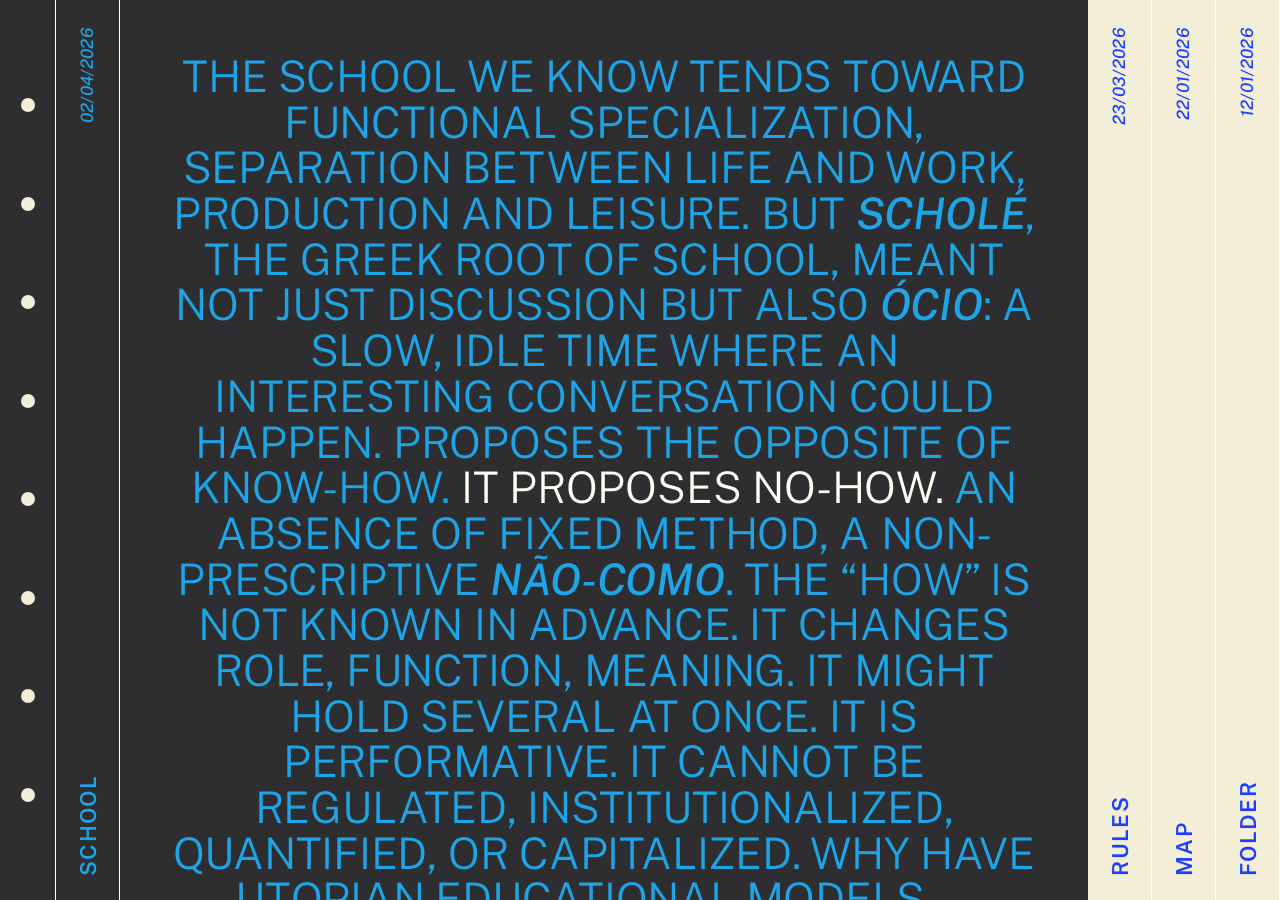
==== commit 11716c9b: "Update index.html" ====
--- a/index.html
+++ b/index.html
@@ -340,7 +340,7 @@
   .school-text {
     font-size: clamp(28px, 3.4vw, 68px);
     line-height: 1.05;
-    font-weight: 600;
+    font-weight: 300;
     letter-spacing: -0.005em;
     text-transform: uppercase;
     text-align: center;
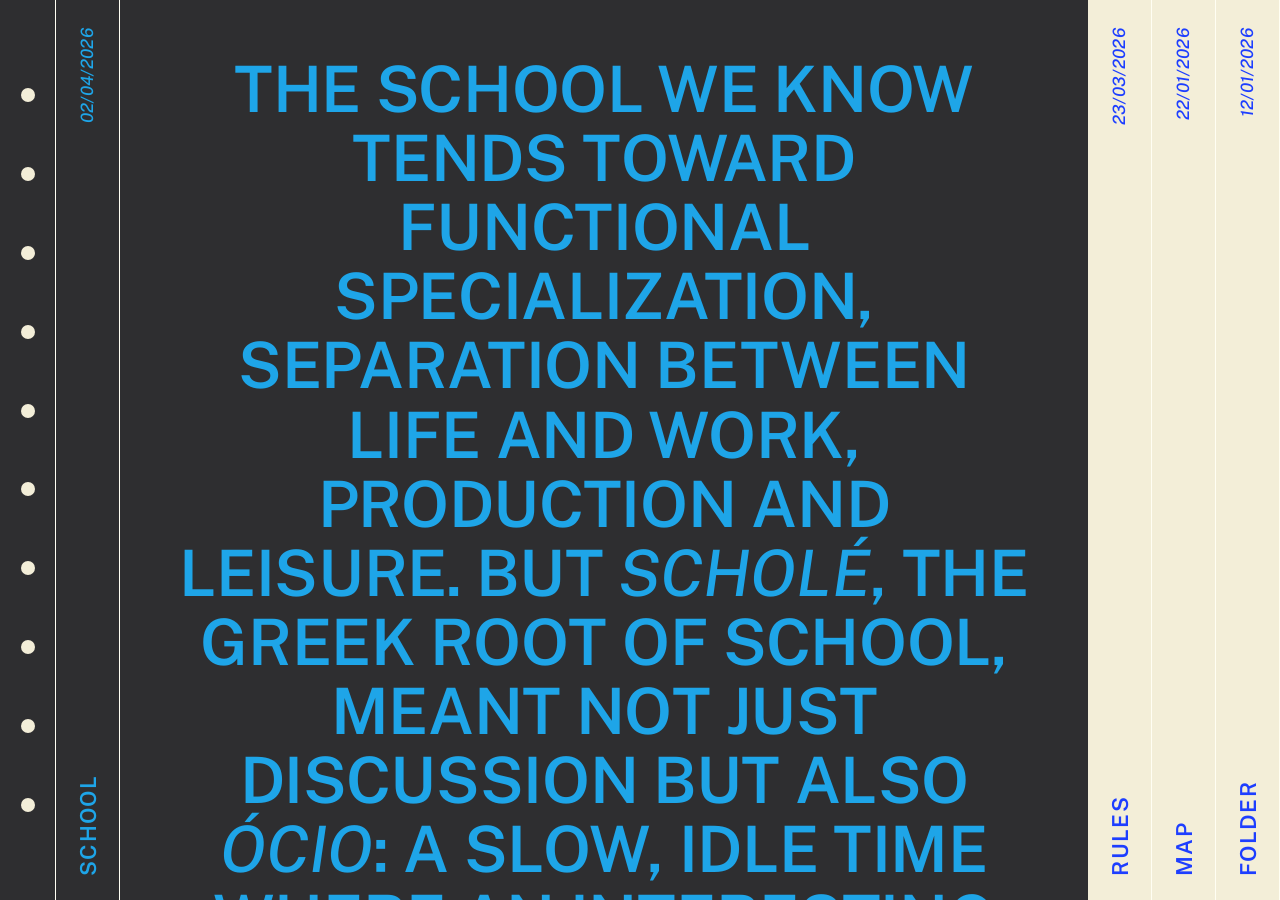
==== commit 156d7b90: "Add files via upload" ====
--- a/index.html
+++ b/index.html
@@ -6,8 +6,6 @@
 <meta name="viewport" content="width=device-width,initial-scale=1">
 <link rel="preconnect" href="https://fonts.googleapis.com">
 <link rel="preconnect" href="https://fonts.gstatic.com" crossorigin>
-<!-- Public Sans is the closest free fallback for Lazzer; drop the real Lazzer files
-     into /fonts/ and the @font-face block below will pick them up automatically. -->
 <link href="https://fonts.googleapis.com/css2?family=Public+Sans:ital,wght@0,500;0,600;1,500&display=swap" rel="stylesheet">
 <style>
   /* =========================================================
@@ -51,12 +49,11 @@
   :root {
     --cream:  #f3eed8;
     --dark:   #2e2e30;
-    --bright: #1ea5e8;   /* cyan-blue text on dark */
-    --deep:   #1d3eff;   /* electric blue text on cream */
-    --rule:   #fffef3;   /* hairline divider between tabs */
+    --bright: #1ea5e8;
+    --deep:   #1d3eff;
+    --rule:   #fffef3;
     --font:   "Lazzer", "Public Sans", -apple-system, system-ui, sans-serif;
 
-    /* Set by JS to the currently-open tab's mood. Left-side spines inherit these. */
     --open-bg: var(--cream);
     --open-fg: var(--deep);
   }
@@ -73,7 +70,6 @@
     text-rendering: optimizeLegibility;
   }
 
-  /* ---------- folder shell ---------- */
   .folder {
     position: fixed;
     inset: 0;
@@ -82,17 +78,15 @@
     background: var(--cream);
   }
 
-  /* vertical stack of tabs sits to the right of the holes column */
   .tab-stack {
     flex: 1 1 0;
     min-width: 0;
     display: flex;
-    flex-direction: row;          /* desktop: tabs side by side (original layout) */
+    flex-direction: row;
     background: var(--cream);
     overflow: hidden;
   }
 
-  /* ---------- binder holes ---------- */
   .holes {
     flex: 0 0 56px;
     background: var(--cream);
@@ -112,15 +106,14 @@
     flex-shrink: 0;
     transition: background 400ms ease;
   }
-  /* when an adjacent dark tab is open, holes invert */
   .folder[data-mood="dark"] .holes { background: var(--dark); border-right-color: var(--rule); }
   .folder[data-mood="dark"] .hole  { background: var(--cream); }
-
-  /* ---------- tabs (desktop: horizontal — original layout) ---------- */
+  .folder[data-mood="dark"] .spine { border-right-color: var(--rule); }
+
   .tab {
     display: flex;
     flex-direction: row;
-    flex: 0 0 64px;          /* closed = spine width */
+    flex: 0 0 64px;
     min-width: 0;
     overflow: hidden;
   }
@@ -131,7 +124,7 @@
     width: 64px;
     height: auto;
     border: 0;
-    border-right: 1px solid var(--rule);
+    border-right: 1px solid var(--deep);
     border-bottom: 0;
     background: var(--cream);
     color: var(--deep);
@@ -167,19 +160,16 @@
     letter-spacing: 0.06em;
   }
 
-  /* Tabs to the left of (and including) the open tab adopt the open mood */
   .tab[data-side="left"] .spine,
   .tab.is-open .spine {
     background: var(--open-bg);
     color: var(--open-fg);
   }
-  /* Right-side spines stay cream + deep blue */
   .tab[data-side="right"] .spine {
     background: var(--cream);
     color: var(--deep);
   }
 
-  /* ---------- panel (the open sheet body) ---------- */
   .panel {
     flex: 0 0 0;
     min-width: 0;
@@ -190,7 +180,6 @@
   }
   .tab.is-open .panel { flex: 1 1 0; }
 
-  /* per-mood panel colors */
   .tab[data-mood="dark"]  .panel { background: var(--dark);  color: var(--bright); }
   .tab[data-mood="cream"] .panel { background: var(--cream); color: var(--deep);   }
 
@@ -207,7 +196,7 @@
   .panel-inner::-webkit-scrollbar-thumb { background: currentColor; opacity: 0.3; }
 
   /* ============================================================
-     PANEL · FOLDER (landing)
+     PANEL · FOLDER (landing) — with logo instead of title
      ============================================================ */
   .panel-folder .panel-inner {
     display: flex;
@@ -222,13 +211,11 @@
     gap: 28px;
     max-width: 1100px;
   }
-  .folder-head h1 {
-    font-size: clamp(60px, 7.2vw, 132px);
-    line-height: 0.92;
-    font-weight: 600;
-    margin: 0;
-    letter-spacing: -0.01em;
-    text-transform: uppercase;
+  .folder-logo {
+    max-width: 600px;
+    width: 100%;
+    height: auto;
+    display: block;
   }
   .folder-head .lede {
     font-size: clamp(20px, 1.6vw, 30px);
@@ -264,7 +251,7 @@
   }
   .folder-index .head {
     display: grid;
-    grid-template-columns: 160px 1fr 1fr 60px;
+    grid-template-columns: 200px 1fr 60px;
     gap: 24px;
     padding: 14px 0;
     font-size: 13px;
@@ -274,26 +261,26 @@
   }
   .folder-index .row {
     display: grid;
-    grid-template-columns: 160px 1fr 1fr 60px;
+    grid-template-columns: 200px 1fr 60px;
     gap: 24px;
-    padding: 22px 0;
+    padding: 26px 0;
     border-bottom: 1px solid currentColor;
     font-size: 22px;
     line-height: 1.1;
     cursor: pointer;
     text-align: left;
+    text-decoration: none;
     background: transparent;
     border-left: 0; border-right: 0; border-top: 0;
     color: inherit;
     font-family: inherit;
     font-weight: 500;
     transition: padding 300ms ease, color 300ms ease;
-  }
-  .folder-index .row .d { font-style: italic; font-size: 18px; align-self: center; }
-  .folder-index .row .n { font-weight: 600; letter-spacing: 0.04em; }
-  .folder-index .row .t { font-style: italic; align-self: center; }
+    align-items: center;
+  }
+  .folder-index .row .d { font-style: italic; font-size: 18px; }
+  .folder-index .row .n { font-weight: 600; letter-spacing: 0.01em; }
   .folder-index .row .arrow {
-    align-self: center;
     justify-self: end;
     font-size: 22px;
     line-height: 1;
@@ -328,7 +315,7 @@
   .folder-foot .pull-tab strong { font-weight: 600; font-style: normal; letter-spacing: 0.04em; }
 
   /* ============================================================
-     PANEL · SCHOOL (big caps essay)
+     PANEL · SCHOOL (big caps essay) — LARGER FONT SIZE
      ============================================================ */
   .panel-school .panel-inner {
     display: flex;
@@ -338,9 +325,9 @@
     overflow-y: auto;
   }
   .school-text {
-    font-size: clamp(28px, 3.4vw, 68px);
-    line-height: 1.05;
-    font-weight: 300;
+    font-size: clamp(42px, 5vw, 96px);
+    line-height: 1.08;
+    font-weight: 600;
     letter-spacing: -0.005em;
     text-transform: uppercase;
     text-align: center;
@@ -365,58 +352,78 @@
     flex: 1;
   }
   .rule {
-    flex: 1 1 0;
-    min-height: 360px;
-    padding: 56px clamp(40px, 6vw, 120px) 48px;
+    padding: 64px clamp(40px, 6vw, 120px) 28px;
     display: grid;
-    grid-template-rows: 1fr auto;
+    grid-template-columns: 1fr auto;
+    grid-template-areas:
+      "body  label"
+      "hr    hr";
+    column-gap: 32px;
+    row-gap: 28px;
+    align-items: end;
+    position: relative;
+  }
+  .rule::after {
+    content: "";
+    grid-area: hr;
+    height: 0;
     border-bottom: 1.5px solid currentColor;
-    position: relative;
-  }
-  .rule:last-child { border-bottom: 0; }
+  }
+  .rule:last-child::after { border-bottom: 1.5px solid currentColor; }
   .rule-body {
+    grid-area: body;
     display: flex;
     flex-direction: column;
-    align-items: center;
-    justify-content: center;
-    gap: 24px;
-    text-align: center;
-    text-wrap: balance;
+    align-items: flex-start;
+    justify-content: flex-end;
+    gap: 22px;
+    text-align: left;
+    text-wrap: pretty;
+    max-width: 820px;
   }
   .rule h2 {
-    font-size: clamp(36px, 4.4vw, 80px);
-    line-height: 1;
+    font-size: clamp(34px, 3.6vw, 60px);
+    line-height: 1.02;
     font-weight: 600;
     letter-spacing: -0.005em;
     text-transform: uppercase;
     margin: 0;
-    max-width: 1300px;
   }
   .rule .body {
-    font-size: clamp(15px, 1.2vw, 22px);
+    font-size: clamp(15px, 1.05vw, 19px);
     font-weight: 500;
-    line-height: 1.35;
-    max-width: 800px;
+    line-height: 1.4;
+    max-width: 640px;
     margin: 0;
   }
   .rule-label {
+    grid-area: label;
     align-self: end;
-    justify-self: start;
     font-size: 18px;
     font-weight: 600;
     letter-spacing: 0.04em;
-    margin-top: 24px;
     white-space: nowrap;
   }
 
   /* ============================================================
-     PANEL · MAP (CSS-grid floor plan)
+     PANEL · MAP (image floor plan)
      ============================================================ */
   .panel-map .panel-inner {
     display: flex;
     align-items: center;
     justify-content: center;
-    padding: 48px clamp(40px, 5vw, 96px);
+    padding: 48px clamp(24px, 4vw, 80px);
+  }
+  .map-image {
+    width: 100%;
+    max-width: 1500px;
+    height: auto;
+    display: block;
+    user-select: none;
+  }
+  .panel-map .map-image {
+    mix-blend-mode: screen;
+    background: transparent;
   }
   .floorplan {
     width: 100%;
@@ -472,11 +479,8 @@
   .room--crossed { grid-column: 3 / 5; grid-row: 3 / 4; align-items: flex-end; justify-content: flex-end; }
   .room--crossed .label { text-align: right; }
 
-  /* threshold annotation */
   .threshold-mark {
     position: absolute;
-    left: calc((1.05fr + 0.45fr) / (1.05fr + 0.45fr + 0.85fr + 1.05fr) * 100% + 12px);
-    /* simpler: just pin near the middle-top of the lower-middle cell */
     left: 32%;
     top: 56%;
     display: flex;
@@ -494,18 +498,10 @@
     background: currentColor;
   }
 
-  /* the broken/dashed bottom wall under corridor of shared mistakes */
   .room--corridor { border-bottom-style: dashed; }
 
-  /* ============================================================
-     MOBILE — rotate the folder 90°: holes become a row at top,
-     tabs become horizontal bars stacked vertically, active panel
-     scrolls in the middle.
-     ============================================================ */
   @media (max-width: 760px) {
     .folder { flex-direction: column; }
-
-    /* holes: row across the top */
     .holes {
       flex: 0 0 44px;
       flex-direction: row;
@@ -522,11 +518,7 @@
       border-right-color: transparent;
     }
     .holes .hole { width: 10px; height: 10px; }
-
-    /* tab stack flips to column */
     .tab-stack { flex-direction: column; }
-
-    /* each tab becomes a horizontal block: bar + (when open) panel below */
     .tab {
       flex: 0 0 58px;
       flex-direction: column;
@@ -534,7 +526,6 @@
       min-height: 0;
     }
     .tab.is-open { flex: 1 1 0; }
-
     .spine {
       flex: 0 0 58px;
       width: 100%;
@@ -546,7 +537,6 @@
       border-right: 0;
       border-bottom: 1px solid var(--rule);
     }
-    /* horizontal text on mobile */
     .spine .date,
     .spine .name {
       writing-mode: horizontal-tb;
@@ -554,39 +544,39 @@
     }
     .spine .date { font-size: 13px; }
     .spine .name { font-size: 17px; letter-spacing: 0.08em; }
-
-    /* open spine sits flush with its panel */
     .tab.is-open .spine { border-bottom-color: transparent; }
-
-    /* panel-inner inner padding */
     .panel-inner { padding: 32px 22px; }
-
     .panel-folder .panel-inner { padding: 36px 22px; gap: 24px; }
-    .folder-head h1 { font-size: clamp(40px, 12vw, 80px); }
+    .folder-logo { max-width: 280px; }
     .folder-head .lede { font-size: 18px; }
     .folder-meta { grid-template-columns: 88px 1fr; gap: 8px 14px; font-size: 13px; }
     .folder-index .head { display: none; }
     .folder-index .row {
       grid-template-columns: 1fr auto;
-      grid-template-areas: "n arrow" "t arrow" "d arrow";
+      grid-template-areas: "n arrow" "d arrow";
       gap: 2px 16px;
-      padding: 16px 0;
+      padding: 18px 0;
       font-size: 18px;
       align-items: center;
     }
     .folder-index .row .n { grid-area: n; }
-    .folder-index .row .t { grid-area: t; font-size: 14px; }
     .folder-index .row .d { grid-area: d; font-size: 12px; }
     .folder-index .row .arrow { grid-area: arrow; }
-
-    .school-text { font-size: clamp(20px, 5.5vw, 32px); line-height: 1.1; }
+    
+    /* School text mobile size */
+    .school-text { font-size: clamp(28px, 6.5vw, 48px); line-height: 1.1; }
     .panel-school .panel-inner { padding: 32px 22px; align-items: flex-start; }
-
-    .rule { padding: 32px 22px; min-height: 0; }
+    
+    .rule {
+      padding: 28px 22px 18px;
+      grid-template-columns: 1fr;
+      grid-template-areas: "body" "label" "hr";
+      row-gap: 14px;
+    }
+    .rule-body { gap: 14px; }
     .rule h2 { font-size: clamp(24px, 6.5vw, 38px); }
     .rule .body { font-size: 15px; }
-
-    /* MAP: stack rooms vertically on narrow screens */
+    .rule-label { align-self: start; font-size: 14px; }
     .panel-map .panel-inner { padding: 28px 22px; }
     .floorplan {
       aspect-ratio: auto;
@@ -620,14 +610,9 @@
     .threshold-mark { display: none; }
   }
 
-  /* hide outline focus on click but keep for keyboard */
   button:focus { outline: none; }
   button:focus-visible { outline: 2px solid currentColor; outline-offset: -6px; }
 
-  /* ============================================================
-     CENTERED LOGO OVERLAY — appears when pointer is on the page,
-     `difference` blend with whatever sits below.
-     ============================================================ */
   .cursor-logo {
     position: fixed;
     inset: 0;
@@ -657,14 +642,12 @@
   @media (max-width: 760px) {
     .cursor-logo { display: none; }
   }
-
 </style>
 </head>
 <body>
 
 <main class="folder" id="folder" data-mood="cream">
 
-  <!-- cursor-following logo overlay (difference blend) -->
   <div class="cursor-logo" id="cursorLogo" aria-hidden="true">
     <svg viewBox="0 0 1822.78 871.43" xmlns="http://www.w3.org/2000/svg" preserveAspectRatio="xMidYMid meet" id="cursorLogoSvg">
   <g id="Camada_1-2" data-name="Camada 1">
@@ -682,14 +665,12 @@
   <aside class="holes" aria-hidden="true">
     <span class="hole"></span><span class="hole"></span><span class="hole"></span>
     <span class="hole"></span><span class="hole"></span><span class="hole"></span>
-    <span class="hole"></span><span class="hole"></span>
+    <span class="hole"></span><span class="hole"></span><span class="hole"></span>
+    <span class="hole"></span>
   </aside>
 
   <div class="tab-stack">
 
-  <!-- ========================================================
-       TAB · SCHOOL  (02/04/2026)  dark · bright cyan
-       ======================================================== -->
   <section class="tab is-open" data-id="school" data-mood="dark">
     <button class="spine" data-target="school" aria-label="Open School">
       <span class="date">02/04/2026</span>
@@ -697,14 +678,11 @@
     </button>
     <div class="panel panel-school">
       <div class="panel-inner">
-        <p class="school-text">The school we know tends toward functional specialization, separation between life and work, production and leisure. But <em>scholé</em>, the Greek root of school, meant not just discussion but also <em>ócio</em>: a slow, idle time where an interesting conversation could happen. proposes the opposite of know-how. <span class="accent">It proposes no-how.</span> an absence of fixed method, a non-prescriptive <em>não-como</em>. The “how” is not known in advance. It changes role, function, meaning. It might hold several at once. It is performative. It cannot be regulated, institutionalized, quantified, or capitalized. Why have utopian educational models—Bauhaus, Black Mountain College, Atelier Livre—never become permanent? Perhaps because the moment something is instituted, it loses freshness, currency, decays, and dies. The actual, the urgent, is always provisional. <em>Espaços-quaisquer</em>. This school is not an institution. It is a foundation for action: a provisional exercise, not efficient, not productive, in transition, for nothing. A place where education is not preparation for life but life already happening—through art, through performance, through the creative use of leisure. We don’t finish students. We hand them a living network and permission to remain unfinished. <span class="accent">The Unfinished School is for nothing. And therefore, for everything.</span></p>
+        <p class="school-text">The school we know tends toward functional specialization, separation between life and work, production and leisure. But <em>scholé</em>, the Greek root of school, meant not just discussion but also <em>ócio</em>: a slow, idle time where an interesting conversation could happen. proposes the opposite of know-how. <span class="accent">It proposes no-how.</span> an absence of fixed method, a non-prescriptive <em>não-como</em>. The "how" is not known in advance. It changes role, function, meaning. It might hold several at once. It is performative. It cannot be regulated, institutionalized, quantified, or capitalized. Why have utopian educational models—Bauhaus, Black Mountain College, Atelier Livre—never become permanent? Perhaps because the moment something is instituted, it loses freshness, currency, decays, and dies. The actual, the urgent, is always provisional. <em>Espaços-quaisquer</em>. This school is not an institution. It is a foundation for action: a provisional exercise, not efficient, not productive, in transition, for nothing. A place where education is not preparation for life but life already happening—through art, through performance, through the creative use of leisure. We don't finish students. We hand them a living network and permission to remain unfinished. <span class="accent">The Unfinished School is for nothing. And therefore, for everything.</span></p>
       </div>
     </div>
   </section>
 
-  <!-- ========================================================
-       TAB · RULES  (23/03/2026)  cream · deep blue
-       ======================================================== -->
   <section class="tab" data-id="rules" data-mood="cream">
     <button class="spine" data-target="rules" aria-label="Open Rules">
       <span class="date">23/03/2026</span>
@@ -728,14 +706,43 @@
             </div>
             <div class="rule-label">RULE 2#</div>
           </article>
+
+          <article class="rule">
+            <div class="rule-body">
+              <h2>Everything is unfinished</h2>
+              <p class="body">No project leaves this school finished. That is not a failure of ambition — it is the method. You are expected to produce a first version, find its flaws, improve it, and repeat. The process of iteration is the education. You will be asked to show not just what you made, but what you changed, why you changed it, and what you still haven't solved. A project that was improved ten times is worth more here than one that was perfected once and never touched again.</p>
+            </div>
+            <div class="rule-label">RULE 3#</div>
+          </article>
+
+          <article class="rule">
+            <div class="rule-body">
+              <h2>You must be honest</h2>
+              <p class="body">Every project has an Iteration Log — a running record of what you tried, what worked, what failed, and what you learned. You are required to document both. Hiding a problem, glossing over a failure, or presenting only your successes is not acceptable here. The log is not an assessment tool — it is a practice. Learning to look clearly at what actually happened, without defensiveness, is one of the most difficult and valuable things this school teaches.</p>
+            </div>
+            <div class="rule-label">RULE 4#</div>
+          </article>
+
+          <article class="rule">
+            <div class="rule-body">
+              <h2>You use skills when you need them</h2>
+              <p class="body">Reading, writing, and mathematics are not subjects here — they are tools. You will learn them, but you will learn them in context, in the moment when a project demands them. You will read because you need to understand something. You will write because you need to communicate something. You will do mathematics because a problem requires it. Skills learned this way are retained differently — they attach to real situations, not to abstract exercises that end when the lesson does.</p>
+            </div>
+            <div class="rule-label">RULE 5#</div>
+          </article>
+
+          <article class="rule">
+            <div class="rule-body">
+              <h2>You are responsible for your own time</h2>
+              <p class="body">There are no bells here, no timetable that tells you where to be and what to do. You decide how to spend your time. This freedom is real, and it is serious. You are accountable for the results of your work — not just whether it was completed, but how it affected the people it was meant to serve. If your project harms, excludes, or disappoints the people it was for, that is your responsibility to face and address. Autonomy and accountability are the same thing here.</p>
+            </div>
+            <div class="rule-label">RULE 6#</div>
+          </article>
         </div>
       </div>
     </div>
   </section>
 
-  <!-- ========================================================
-       TAB · MAP  (22/01/2026)  dark · bright cyan
-       ======================================================== -->
   <section class="tab" data-id="map" data-mood="dark">
     <button class="spine" data-target="map" aria-label="Open Map">
       <span class="date">22/01/2026</span>
@@ -743,40 +750,11 @@
     </button>
     <div class="panel panel-map">
       <div class="panel-inner">
-        <div class="floorplan">
-          <div class="room room--seasonal">
-            <div class="label">
-              north wing
-              <span class="sub">(changes seasonally)</span>
-            </div>
-          </div>
-
-          <div class="room room--stuck">
-            <div class="label">the room where<br>you get stuck</div>
-          </div>
-          <div class="room room--decided">
-            <div class="label">the room where<br>nothing is decided yet</div>
-          </div>
-          <div class="room room--wrong">
-            <div class="label">the room for<br>getting it wrong</div>
-          </div>
-
-          <div class="room room--corridor">
-            <div class="label">the corridor of shared mistakes</div>
-          </div>
-          <div class="room room--crossed">
-            <div class="label">the room where you decided<br>you have crossed a threshold</div>
-          </div>
-
-          <div class="threshold-mark"><span>threshold</span></div>
-        </div>
+        <img class="map-image" src="mapa-escola.png" alt="Floor plan: rooms of the Unfinished School">
       </div>
     </div>
   </section>
 
-  <!-- ========================================================
-       TAB · FOLDER  (12/01/2026)  cream · deep blue  — landing
-       ======================================================== -->
   <section class="tab" data-id="folder" data-mood="cream">
     <button class="spine" data-target="folder" aria-label="Open Folder">
       <span class="date">12/01/2026</span>
@@ -785,7 +763,7 @@
     <div class="panel panel-folder">
       <div class="panel-inner">
         <div class="folder-head">
-          <h1>Unfinished<br>school.</h1>
+          <img class="folder-logo" src="logo.svg" alt="Unfinished School logo">
           <p class="lede">A folder pulled out of a drawer — four tabs, no fixed order. The school being built while it is being attended.</p>
           <dl class="folder-meta">
             <dt>format</dt><dd>An open folder of recent thinking. Each tab is a sheet last touched on the date shown. Pull a tab from the right to read.</dd>
@@ -795,25 +773,17 @@
         </div>
 
         <div class="folder-index">
-          <div class="head"><div>date</div><div>tab</div><div>note</div><div></div></div>
-          <button class="row" data-target="school">
-            <span class="d">02 / 04 / 2026</span>
-            <span class="n">SCHOOL</span>
-            <span class="t">scholé. no-how.</span>
+          <div class="head"><div>date</div><div>tab</div><div></div></div>
+          <a class="row" href="artifacts.html">
+            <span class="d">20/05/2026</span>
+            <span class="n">Artifacts</span>
             <span class="arrow">→</span>
-          </button>
-          <button class="row" data-target="rules">
-            <span class="d">23 / 03 / 2026</span>
-            <span class="n">RULES</span>
-            <span class="t">real power. real projects.</span>
+          </a>
+          <a class="row" href="The Finished Schools.html">
+            <span class="d">20/05/2026</span>
+            <span class="n">The Finished Schools</span>
             <span class="arrow">→</span>
-          </button>
-          <button class="row" data-target="map">
-            <span class="d">22 / 01 / 2026</span>
-            <span class="n">MAP</span>
-            <span class="t">rooms for getting it wrong.</span>
-            <span class="arrow">→</span>
-          </button>
+          </a>
         </div>
 
         <div class="folder-foot">
@@ -824,7 +794,7 @@
     </div>
   </section>
 
-  </div><!-- /.tab-stack -->
+  </div>
 
 </main>
 
@@ -864,7 +834,6 @@
     }
   }
 
-  // wire up spines + index rows
   document.querySelectorAll('[data-target]').forEach(el => {
     el.addEventListener('click', (e) => {
       e.preventDefault();
@@ -872,7 +841,6 @@
     });
   });
 
-  // keyboard arrows step through tabs
   document.addEventListener('keydown', (e) => {
     if (e.key !== 'ArrowLeft' && e.key !== 'ArrowRight') return;
     const cur = tabs.findIndex(t => t.classList.contains('is-open'));
@@ -883,16 +851,10 @@
     openTab(tabs[next].dataset.id);
   });
 
-  // initial state — honour hash if it matches a tab, else open SCHOOL by default
   const initial = (location.hash || '').replace('#', '');
   const found = tabs.find(t => t.dataset.id === initial);
   openTab(found ? found.dataset.id : 'school');
 
-  // ----------------------------------------------------------------
-  // CENTERED LOGO OVERLAY  (difference blend)
-  // Appears when pointer enters the page, hides when it leaves.
-  // No follow — logo stays statically centered.
-  // ----------------------------------------------------------------
   (() => {
     const wrap = document.getElementById('cursorLogo');
     if (!wrap) return;
@@ -907,4 +869,4 @@
 </script>
 
 </body>
-</html>
+</html>
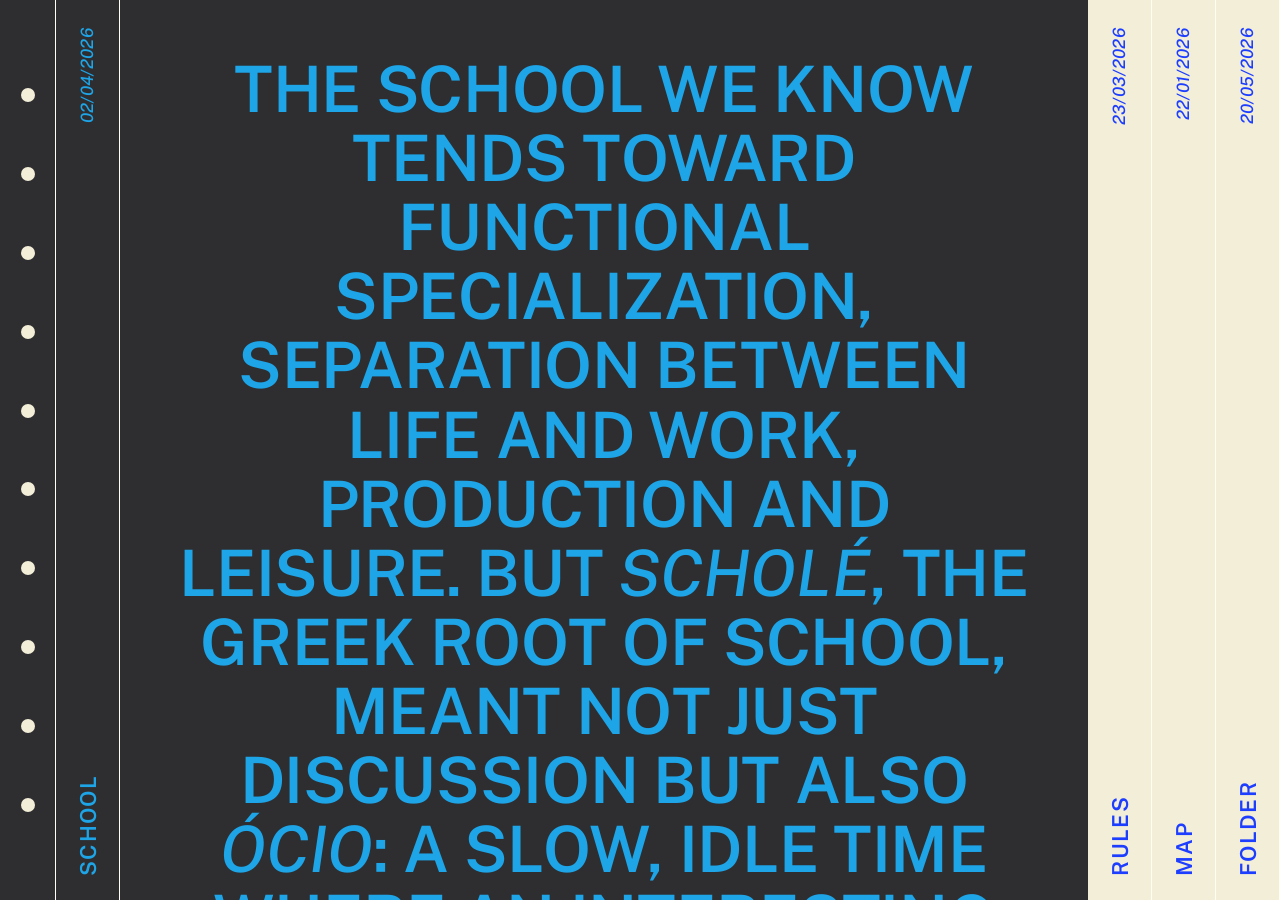
==== commit 799df5b5: "Update folder date in index.html" ====
--- a/index.html
+++ b/index.html
@@ -757,7 +757,7 @@
 
   <section class="tab" data-id="folder" data-mood="cream">
     <button class="spine" data-target="folder" aria-label="Open Folder">
-      <span class="date">12/01/2026</span>
+      <span class="date">20/05/2026</span>
       <span class="name">FOLDER</span>
     </button>
     <div class="panel panel-folder">
@@ -774,11 +774,7 @@
 
         <div class="folder-index">
           <div class="head"><div>date</div><div>tab</div><div></div></div>
-          <a class="row" href="artifacts.html">
-            <span class="d">20/05/2026</span>
-            <span class="n">Artifacts</span>
-            <span class="arrow">→</span>
-          </a>
+        
           <a class="row" href="The Finished Schools.html">
             <span class="d">20/05/2026</span>
             <span class="n">The Finished Schools</span>
@@ -869,4 +865,4 @@
 </script>
 
 </body>
-</html>+</html>
